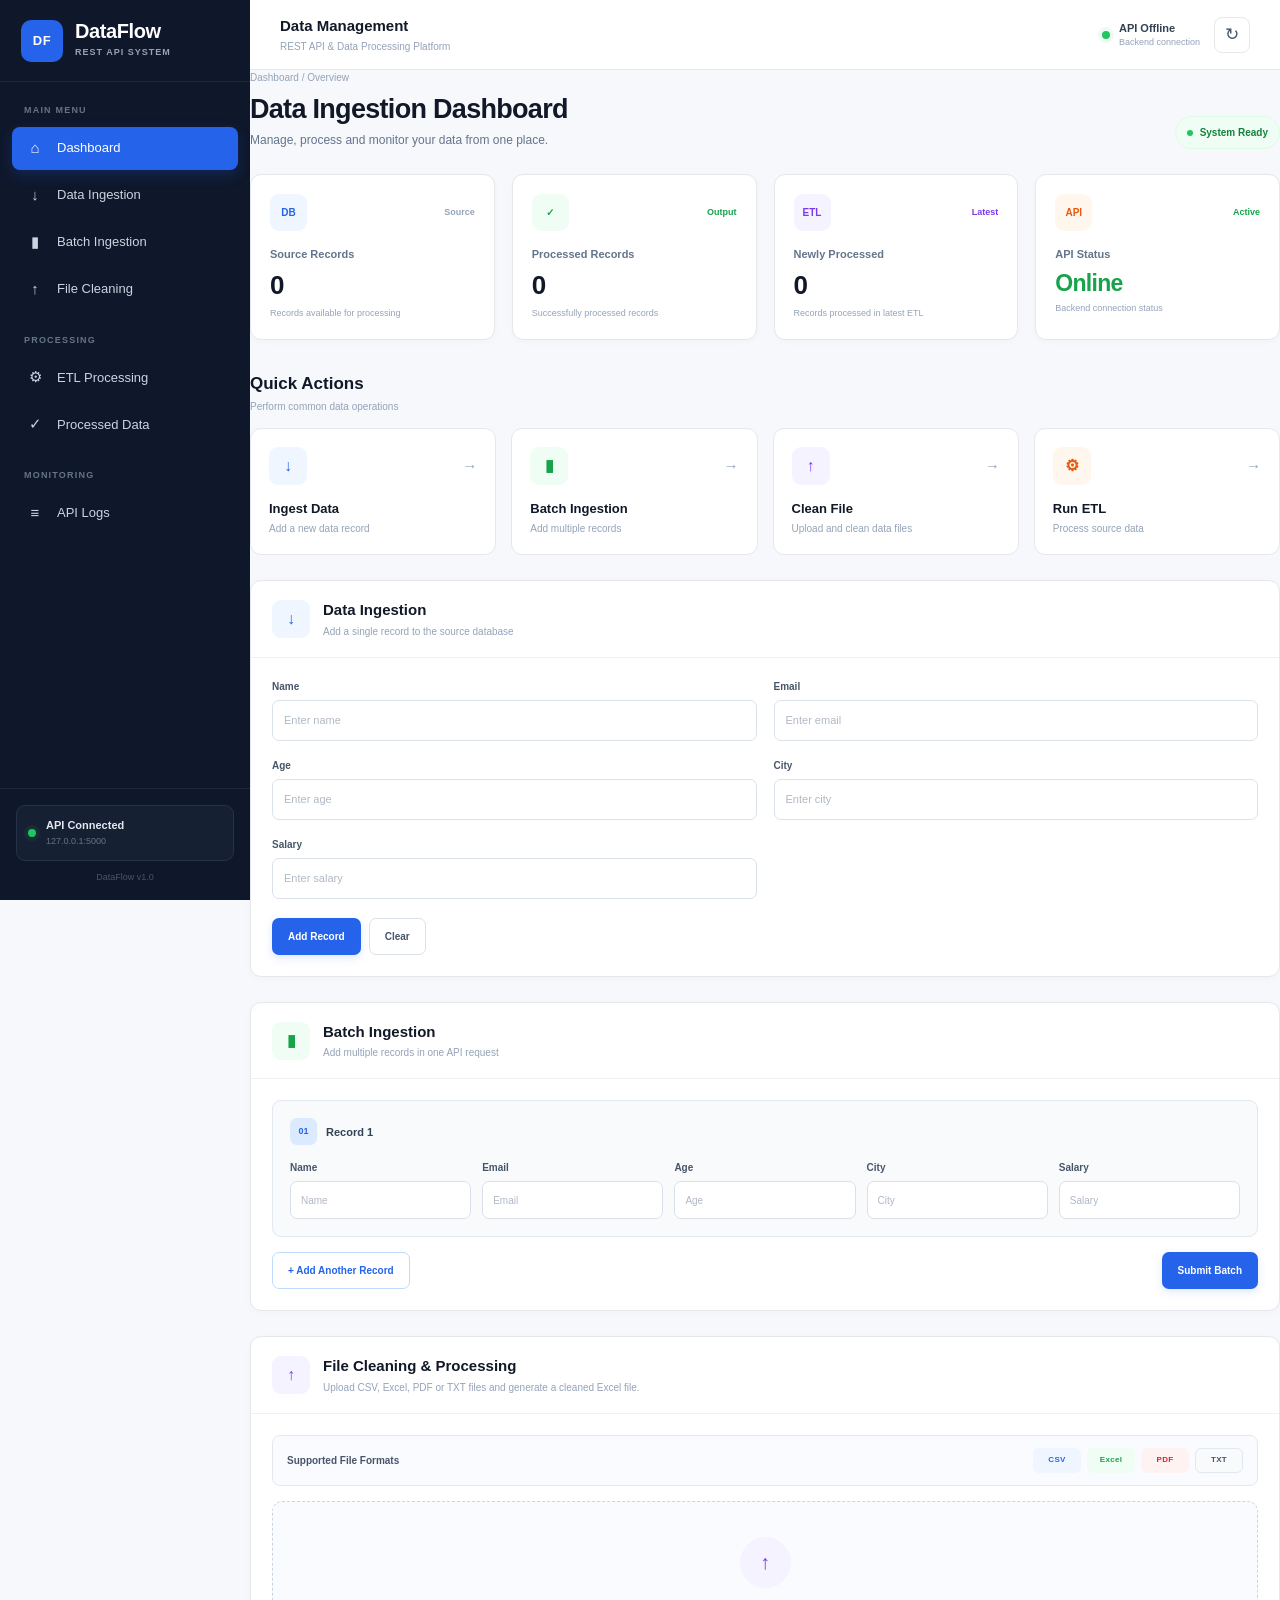
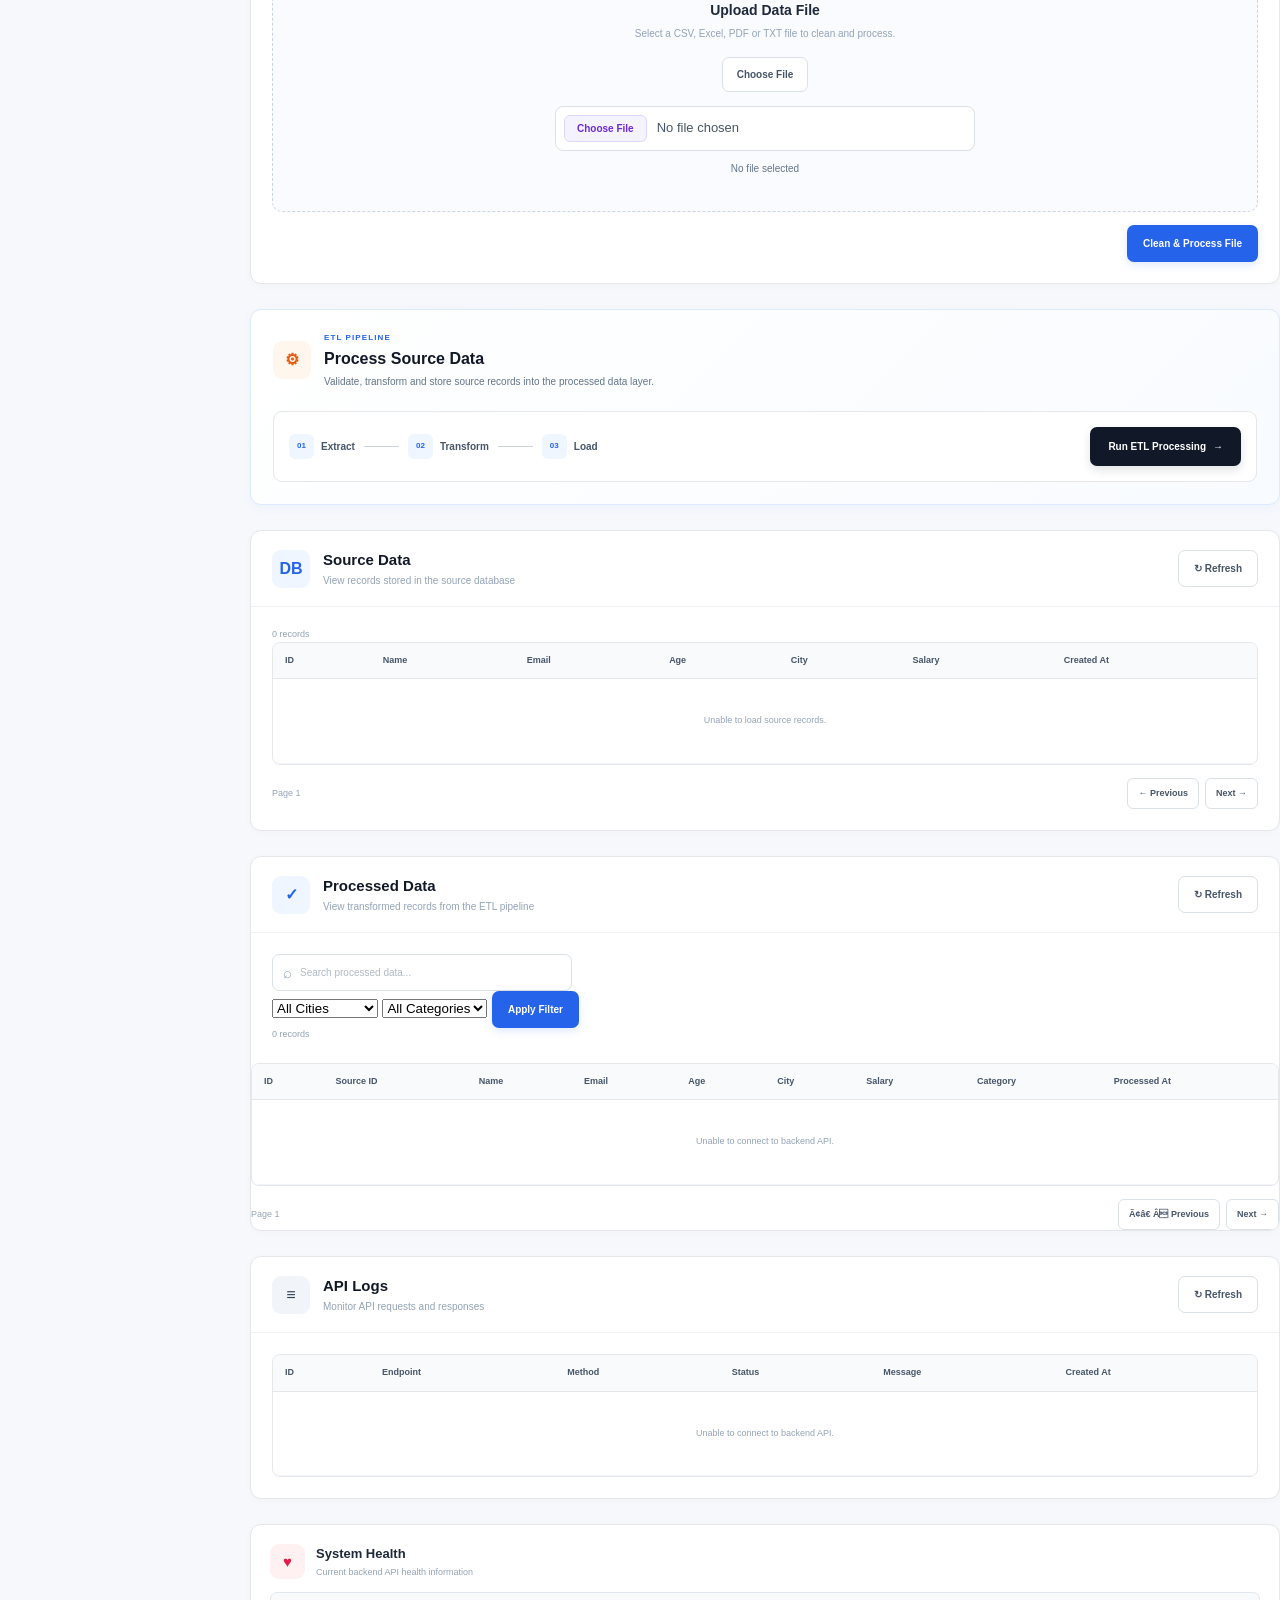
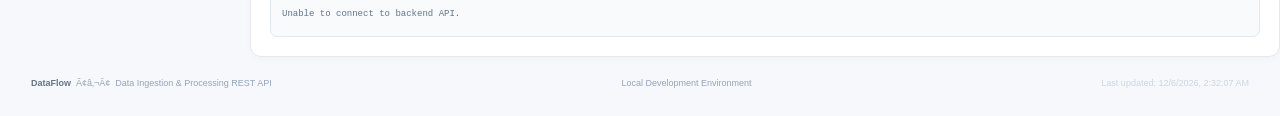
==== data_ingestion_frontend/index.html @ a03b7056 "Complete Data Ingestion and Processing REST API project" ====
﻿<!DOCTYPE html>
<html lang="en">
<head>
    <meta charset="UTF-8">
    <meta name="viewport" content="width=device-width, initial-scale=1.0">

    <title>DataFlow | Data Ingestion & Processing</title>

    <link rel="stylesheet" href="css/style.css">
</head>

<body>

<div class="app-layout">

    <!-- =====================================================
         SIDEBAR
         ===================================================== -->

    <aside class="sidebar">

        <div class="sidebar-brand">
            <div class="brand-logo">
                <div class="brand-icon">DF</div>

                <div class="brand-text">
                    <h2>DataFlow</h2>
                    <span>REST API SYSTEM</span>
                </div>
            </div>
        </div>

        <div class="sidebar-menu">

            <div class="menu-label">MAIN MENU</div>

            <a href="#dashboard" class="nav-link active" data-section="dashboard">
                <span class="nav-icon">&#8962;</span>
                <span>Dashboard</span>
            </a>

            <a href="#ingestionSection" class="nav-link" data-section="ingestionSection">
                <span class="nav-icon">&#8595;</span>
                <span>Data Ingestion</span>
            </a>

            <a href="#batchSection" class="nav-link" data-section="batchSection">
                <span class="nav-icon">&#9646;</span>
                <span>Batch Ingestion</span>
            </a>

            <a href="#fileCleaningSection" class="nav-link" data-section="fileCleaningSection">
                <span class="nav-icon">&#8593;</span>
                <span>File Cleaning</span>
            </a>

            <div class="menu-label menu-label-space">PROCESSING</div>

            <a href="#etlSection" class="nav-link" data-section="etlSection">
                <span class="nav-icon">&#9881;</span>
                <span>ETL Processing</span>
            </a>

            <a href="#processedSection" class="nav-link" data-section="processedSection">
                <span class="nav-icon">&#10003;</span>
                <span>Processed Data</span>
            </a>

            <div class="menu-label menu-label-space">MONITORING</div>

            <a href="#logsSection" class="nav-link" data-section="logsSection">
                <span class="nav-icon">&#8801;</span>
                <span>API Logs</span>
            </a>

        </div>

        <div class="sidebar-footer">

            <div class="connection-box">
                <span class="connection-dot"></span>

                <div>
                    <strong>API Connected</strong>
                    <small>127.0.0.1:5000</small>
                </div>
            </div>

            <div class="sidebar-version">
                DataFlow v1.0
            </div>

        </div>

    </aside>


    <!-- =====================================================
         MAIN CONTENT
         ===================================================== -->

    <main class="main-content">

        <!-- TOPBAR -->

        <header class="topbar">

            <div class="topbar-left">

                <button class="mobile-menu" type="button">
                    Ã¢ËœÂ°
                </button>

                <div>
                    <div class="topbar-title">
                        Data Management
                    </div>

                    <div class="topbar-subtitle">
                        REST API & Data Processing Platform
                    </div>
                </div>

            </div>


            <div class="topbar-right">

                <div class="api-live">
                    <span class="live-dot"></span>

                    <div>
                        <strong id="apiStatusText">API Online</strong>
                        <small>Backend connection</small>
                    </div>
                </div>

                <button
                    id="refreshBtn"
                    class="icon-button"
                    type="button"
                    title="Refresh Dashboard">
                    &#8635;
                </button>

            </div>

        </header>


        <!-- PAGE -->



        <!-- =================================================
             DASHBOARD
             ================================================= -->

        <section id="dashboard" class="dashboard-section">

            <div class="welcome-row">

                <div>

                    <div class="breadcrumb">
                        Dashboard / Overview
                    </div>

                    <h1>Data Ingestion Dashboard</h1>

                    <p>
                        Manage, process and monitor your data from one place.
                    </p>

                </div>

                <div class="dashboard-date">
                    <span class="online-indicator"></span>
                    System Ready
                </div>

            </div>


            <!-- KPI CARDS -->

            <div class="stats-grid">

                <div class="stat-card">

                    <div class="stat-card-top">
                        <div class="stat-icon blue">
                            DB
                        </div>

                        <span class="stat-status">
                                Source
                            </span>
                    </div>

                    <div class="stat-label">
                        Source Records
                    </div>

                    <div
                            id="sourceRecordsCount"
                            class="stat-value">
                        0
                    </div>

                    <div class="stat-description">
                        Records available for processing
                    </div>

                </div>


                <div class="stat-card">

                    <div class="stat-card-top">
                        <div class="stat-icon green">
                            &#10003;
                        </div>

                        <span class="stat-status green-text">
                                Output
                            </span>
                    </div>

                    <div class="stat-label">
                        Processed Records
                    </div>

                    <div
                            id="processedRecordsCount"
                            class="stat-value">
                        0
                    </div>

                    <div class="stat-description">
                        Successfully processed records
                    </div>

                </div>


                <div class="stat-card">

                    <div class="stat-card-top">
                        <div class="stat-icon purple">
                            ETL
                        </div>

                        <span class="stat-status purple-text">
                                Latest
                            </span>
                    </div>

                    <div class="stat-label">
                        Newly Processed
                    </div>

                    <div
                            id="newProcessedCount"
                            class="stat-value">
                        0
                    </div>

                    <div class="stat-description">
                        Records processed in latest ETL
                    </div>

                </div>


                <div class="stat-card">

                    <div class="stat-card-top">
                        <div class="stat-icon orange">
                            API
                        </div>

                        <span class="stat-status green-text">
                                Active
                            </span>
                    </div>

                    <div class="stat-label">
                        API Status
                    </div>

                    <div class="stat-value stat-online">
                        Online
                    </div>

                    <div class="stat-description">
                        Backend connection status
                    </div>

                </div>

            </div>


            <!-- QUICK ACTIONS -->

            <div class="section-heading">

                <div>
                    <h2>Quick Actions</h2>
                    <p>Perform common data operations</p>
                </div>

            </div>


            <div class="action-grid">

                <a
                        href="#ingestionSection"
                        class="action-card action-blue">

                    <div class="action-card-header">

                        <div class="action-icon">
                            &#8595;
                        </div>

                        <span class="action-arrow">
                                &#8594;
                            </span>

                    </div>

                    <h3>Ingest Data</h3>

                    <p>
                        Add a new data record
                    </p>

                </a>


                <a
                        href="#batchSection"
                        class="action-card action-green">

                    <div class="action-card-header">

                        <div class="action-icon">
                            &#9646;
                        </div>

                        <span class="action-arrow">
                                &#8594;
                            </span>

                    </div>

                    <h3>Batch Ingestion</h3>

                    <p>
                        Add multiple records
                    </p>

                </a>


                <a
                        href="#fileCleaningSection"
                        class="action-card action-purple">

                    <div class="action-card-header">

                        <div class="action-icon">
                            &#8593;
                        </div>

                        <span class="action-arrow">
                                &#8594;
                            </span>

                    </div>

                    <h3>Clean File</h3>

                    <p>
                        Upload and clean data files
                    </p>

                </a>


                <a
                        href="#etlSection"
                        class="action-card action-orange">

                    <div class="action-card-header">

                        <div class="action-icon">
                            &#9881;
                        </div>

                        <span class="action-arrow">
                                &#8594;
                            </span>

                    </div>

                    <h3>Run ETL</h3>

                    <p>
                        Process source data
                    </p>

                </a>

            </div>

        </section>


        <!-- =================================================
             DATA INGESTION
             ================================================= -->

        <section
                id="ingestionSection"
                class="content-section">

            <div class="section-card">

                <div class="section-header">

                    <div class="section-title-icon blue-bg">
                        &#8595;
                    </div>

                    <div>
                        <h2>Data Ingestion</h2>

                        <p>
                            Add a single record to the source database
                        </p>
                    </div>

                </div>


                <div class="section-body">

                    <form
                            id="ingestionForm"
                            class="modern-form">

                        <div class="form-group">

                            <label for="name">
                                Name
                            </label>

                            <input
                                    type="text"
                                    id="name"
                                    placeholder="Enter name"
                                    required>

                        </div>


                        <div class="form-group">

                            <label for="email">
                                Email
                            </label>

                            <input
                                    type="email"
                                    id="email"
                                    placeholder="Enter email"
                                    required>

                        </div>


                        <div class="form-group">

                            <label for="age">
                                Age
                            </label>

                            <input
                                    type="number"
                                    id="age"
                                    placeholder="Enter age">

                        </div>


                        <div class="form-group">

                            <label for="city">
                                City
                            </label>

                            <input
                                    type="text"
                                    id="city"
                                    placeholder="Enter city">

                        </div>


                        <div class="form-group">

                            <label for="salary">
                                Salary
                            </label>

                            <input
                                    type="number"
                                    id="salary"
                                    placeholder="Enter salary">

                        </div>


                        <div class="form-actions">

                            <button
                                    id="ingestBtn"
                                    type="submit"
                                    class="btn btn-primary">
                                Add Record
                            </button>

                            <button
                                    type="reset"
                                    class="btn btn-light">
                                Clear
                            </button>

                        </div>

                    </form>


                    <div
                            id="ingestionResponse"
                            class="response-box hidden">
                    </div>

                </div>

            </div>

        </section>


        <!-- =================================================
             BATCH INGESTION
             ================================================= -->

        <section
                id="batchSection"
                class="content-section">

            <div class="section-card">

                <div class="section-header">

                    <div class="section-title-icon green-bg">
                        &#9646;
                    </div>

                    <div>
                        <h2>Batch Ingestion</h2>

                        <p>
                            Add multiple records in one API request
                        </p>

                    </div>

                </div>


                <div class="section-body">

                    <div id="batchRecords">

                        <div class="batch-record">

                            <div class="batch-record-top">

                                <div class="record-number">

                                    <span>01</span>

                                    <strong>
                                        Record 1
                                    </strong>

                                </div>

                            </div>


                            <div class="batch-fields">

                                <div class="form-group">

                                    <label>
                                        Name
                                    </label>

                                    <input
                                            type="text"
                                            class="batch-name"
                                            placeholder="Name">

                                </div>


                                <div class="form-group">

                                    <label>
                                        Email
                                    </label>

                                    <input
                                            type="email"
                                            class="batch-email"
                                            placeholder="Email">

                                </div>


                                <div class="form-group">

                                    <label>
                                        Age
                                    </label>

                                    <input
                                            type="number"
                                            class="batch-age"
                                            placeholder="Age">

                                </div>


                                <div class="form-group">

                                    <label>
                                        City
                                    </label>

                                    <input
                                            type="text"
                                            class="batch-city"
                                            placeholder="City">

                                </div>


                                <div class="form-group">

                                    <label>
                                        Salary
                                    </label>

                                    <input
                                            type="number"
                                            class="batch-salary"
                                            placeholder="Salary">

                                </div>

                            </div>

                        </div>

                    </div>


                    <div class="batch-bottom-actions">

                        <button
                                id="addBatchBtn"
                                type="button"
                                class="btn btn-outline">
                            + Add Another Record
                        </button>


                        <button
                                id="batchIngestBtn"
                                type="button"
                                class="btn btn-primary">
                            Submit Batch
                        </button>

                    </div>


                    <div
                            id="batchResponse"
                            class="response-box hidden">
                    </div>

                </div>

            </div>

        </section>


        <!-- =================================================
             FILE CLEANING
             ================================================= -->

        <section
                id="fileCleaningSection"
                class="content-section">

            <div class="section-card">

                <div class="section-header">

                    <div class="section-title-icon purple-bg">
                        &#8593;
                    </div>

                    <div>

                        <h2>
                            File Cleaning & Processing
                        </h2>

                        <p>
                            Upload CSV, Excel, PDF or TXT files and generate
                            a cleaned Excel file.
                        </p>

                    </div>

                </div>


                <div class="section-body">


                    <!-- SUPPORTED FILE TYPES -->

                    <div class="supported-file-box">

                        <div class="supported-file-title">
                            Supported File Formats
                        </div>

                        <div class="supported-file-list">

                                <span class="file-type-badge csv-badge">
                                    CSV
                                </span>

                            <span class="file-type-badge excel-badge">
                                    Excel
                                </span>

                            <span class="file-type-badge pdf-badge">
                                    PDF
                                </span>

                            <span class="file-type-badge txt-badge">
                                    TXT
                                </span>

                        </div>

                    </div>


                    <!-- UPLOAD AREA -->

                    <div class="upload-area">

                        <div class="upload-circle">
                            &#8593;
                        </div>

                        <h3>
                            Upload Data File
                        </h3>

                        <p>
                            Select a CSV, Excel, PDF or TXT file to clean
                            and process.
                        </p>


                        <!--
                            IMPORTANT:
                            Using a label connected directly to the
                            file input. This opens the browser's native
                            file picker without JavaScript click().
                        -->

                        <label
                                for="cleanFile"
                                class="file-select-btn">
                            Choose File
                        </label>


                        <input
                                type="file"
                                id="cleanFile"
                                name="cleanFile"
                                accept=".csv,.xlsx,.xls,.pdf,.txt"
                                style="
                                    display: block;
                                    width: 100%;
                                    max-width: 420px;
                                    margin: 14px auto 0;
                                    padding: 8px;
                                    box-sizing: border-box;
                                    border: 1px solid #dbe1e8;
                                    border-radius: 8px;
                                    background: #ffffff;
                                    color: #475569;
                                    font-family: inherit;
                                    font-size: 13px;
                                    cursor: pointer;
                                ">


                        <div
                                id="selectedCleanFileName"
                                class="selected-file">
                            No file selected
                        </div>

                    </div>


                    <!-- UPLOAD ACTION -->

                    <div class="upload-actions">

                        <button
                                id="cleanFileBtn"
                                type="button"
                                class="btn btn-primary">
                            Clean & Process File
                        </button>

                    </div>


                    <!-- CLEANING STATUS -->

                    <div
                            id="cleanFileResponse"
                            class="response-box hidden">
                    </div>


                    <!-- CLEANING REPORT -->

                    <div
                            id="cleaningReport"
                            class="cleaning-report hidden">

                        <div class="cleaning-report-header">

                            <div>

                                <h3>
                                    Cleaning Report
                                </h3>

                                <p>
                                    Data quality results
                                </p>

                            </div>

                            <div
                                    id="cleanedFileType"
                                    class="file-type-result">
                            </div>

                        </div>


                        <div class="cleaning-stats-grid">

                            <div class="cleaning-stat">

                                    <span>
                                        Original Rows
                                    </span>

                                <strong id="originalRows">
                                    0
                                </strong>

                            </div>


                            <div class="cleaning-stat">

                                    <span>
                                        Final Rows
                                    </span>

                                <strong id="finalRows">
                                    0
                                </strong>

                            </div>


                            <div class="cleaning-stat">

                                    <span>
                                        Rows Removed
                                    </span>

                                <strong id="rowsRemoved">
                                    0
                                </strong>

                            </div>


                            <div class="cleaning-stat">

                                    <span>
                                        Duplicate Rows
                                    </span>

                                <strong id="duplicateRowsRemoved">
                                    0
                                </strong>

                            </div>


                            <div class="cleaning-stat">

                                    <span>
                                        Invalid Emails
                                    </span>

                                <strong id="invalidEmailsFound">
                                    0
                                </strong>

                            </div>


                            <div class="cleaning-stat">

                                    <span>
                                        Missing Values
                                    </span>

                                <strong id="missingValuesRemaining">
                                    0
                                </strong>

                            </div>

                        </div>
<!-- CLEANED DATA PREVIEW -->

<div class="cleaned-preview-area">

    <div class="cleaned-preview-header">
        <div>
            <h3>Cleaned Data Preview</h3>
            <p>Final cleaned records</p>
        </div>

        <span id="cleanedPreviewCount">
            0 records
        </span>
    </div>

    <div class="table-wrapper">

        <table class="data-table">

            <thead>
                <tr>
                    <th>ID</th>
                    <th>Name</th>
                    <th>Email</th>
                    <th>Age</th>
                    <th>City</th>
                    <th>Salary</th>
                </tr>
            </thead>

            <tbody id="cleanedPreviewTableBody">

                <tr>
                    <td colspan="6" class="empty-table">
                        Clean a file to view cleaned data.
                    </td>
                </tr>

            </tbody>

        </table>

    </div>

</div>


                        <!-- DOWNLOAD -->

                        <div class="cleaned-download-area">

                            <div class="download-file-info">

                                <div class="download-icon">
                                    &#8595;
                                </div>

                                <div>

                                    <strong id="cleanedFileName">
                                        Cleaned file
                                    </strong>

                                    <span>
                                            Cleaned Excel file generated successfully
                                        </span>

                                </div>

                            </div>


                            <button
                                    id="downloadCleanedBtn"
                                    type="button"
                                    class="btn btn-success">
                                Download Cleaned File
                            </button>

                        </div>

                    </div>

                </div>

            </div>

        </section>


        <!-- =================================================
             ETL PROCESSING
             ================================================= -->

        <section
                id="etlSection"
                class="content-section">

            <div class="etl-panel">

                <div class="etl-header">

                    <div class="section-title-icon orange-bg">
                        &#9881;
                    </div>

                    <div>

                        <div class="eyebrow">
                            ETL PIPELINE
                        </div>

                        <h2>
                            Process Source Data
                        </h2>

                        <p>
                            Validate, transform and store source records
                            into the processed data layer.
                        </p>

                    </div>

                </div>


                <div class="etl-action-area">

                    <div class="etl-info">

                        <div class="etl-step">
                            <span>01</span>
                            Extract
                        </div>

                        <div class="etl-line"></div>

                        <div class="etl-step">
                            <span>02</span>
                            Transform
                        </div>

                        <div class="etl-line"></div>

                        <div class="etl-step">
                            <span>03</span>
                            Load
                        </div>

                    </div>


                    <button
                            id="processEtlBtn"
                            type="button"
                            class="btn btn-etl">
                        Run ETL Processing
                        <span>&#8594;</span>
                    </button>

                </div>


                <div
                        id="etlResult"
                        class="response-box hidden">
                </div>


                <div
                        id="etlSummary"
                        class="etl-summary-card hidden">

                    <div class="etl-summary-item">

                            <span>
                                Source Records
                            </span>

                        <strong id="etlSourceRecords">
                            0
                        </strong>

                    </div>


                    <div class="etl-summary-item">

                            <span>
                                Newly Processed
                            </span>

                        <strong id="etlProcessedInserted">
                            0
                        </strong>

                    </div>


                    <div class="etl-summary-item">

                            <span>
                                Already Processed
                            </span>

                        <strong id="etlAlreadyProcessed">
                            0
                        </strong>

                    </div>

                </div>

            </div>

        </section>


        <!-- =================================================
             PROCESSED DATA
             ================================================= -->

        <!-- =================================================
 SOURCE DATA
 ================================================= -->

        <section id="sourceSection" class="content-section">

            <div class="section-card">

                <div class="section-header section-header-with-action">

                    <div class="section-header-left">

                        <div class="section-title-icon blue-bg">
                            DB
                        </div>

                        <div>
                            <h2>Source Data</h2>
                            <p>View records stored in the source database</p>
                        </div>

                    </div>

                    <button
                            id="refreshSourceBtn"
                            type="button"
                            class="btn btn-light">
                        &#8635; Refresh
                    </button>

                </div>

                <div class="section-body">

                    <div
                            id="sourceDataCount"
                            class="table-count">
                        0 records
                    </div>

                    <div class="table-container">

                        <table
                                class="data-table"
                                id="sourceTable">

                            <thead>
                            <tr>
                                <th>ID</th>
                                <th>Name</th>
                                <th>Email</th>
                                <th>Age</th>
                                <th>City</th>
                                <th>Salary</th>
                                <th>Created At</th>
                            </tr>
                            </thead>

                            <tbody id="sourceTableBody">

                            <tr>
                                <td colspan="7" class="empty-table">
                                    Loading source records...
                                </td>
                            </tr>

                            </tbody>

                        </table>

                    </div>

                    <div class="pagination">

                        <div
                                id="sourcePageInfo"
                                class="pagination-info">
                            Page 1
                        </div>

                        <div class="pagination-buttons">

                            <button
                                    id="sourcePrevBtn"
                                    type="button"
                                    class="page-btn">
                                &#8592; Previous
                            </button>

                            <button
                                    id="sourceNextBtn"
                                    type="button"
                                    class="page-btn">
                                Next &#8594;
                            </button>

                        </div>

                    </div>

                </div>

            </div>

        </section>

        <section
                id="processedSection"
                class="content-section">

            <div class="section-card">

                <div class="section-header section-header-with-action">

                    <div class="section-header-left">

                        <div class="section-title-icon blue-bg">
                            &#10003;
                        </div>

                        <div>

                            <h2>
                                Processed Data
                            </h2>

                            <p>
                                View transformed records from the ETL pipeline
                            </p>

                        </div>

                    </div>


                    <button
                            id="refreshProcessedBtn"
                            type="button"
                            class="btn btn-light">
                        &#8635; Refresh
                    </button>

                </div>


                <div class="section-body">
                    <div class="table-search">

                        <span>&#8981;</span>

                        <input
                                type="text"
                                id="processedSearch"
                                placeholder="Search processed data...">

                    </div>

                    <div class="processed-filters">

                        <select id="processedCityFilter">
                            <option value="">All Cities</option>
                            <option value="Noida">Noida</option>
                            <option value="Delhi">Delhi</option>
                            <option value="Greater Noida">Greater Noida</option>
                            <option value="Mumbai">Mumbai</option>
                        </select>

                        <select id="processedCategoryFilter">
                            <option value="">All Categories</option>
                            <option value="High">High</option>
                            <option value="Medium">Medium</option>
                            <option value="Low">Low</option>
                        </select>

                        <button
                                id="processedFilterBtn"
                                type="button"
                                class="btn btn-primary">
                            Apply Filter
                        </button>

                    </div>




                    <div
                            id="processedDataCount"
                            class="table-count">
                        0 records
                    </div>

                </div>


                <div class="table-container">

                    <table
                            class="data-table"
                            id="processedTable">

                        <thead>

                        <tr>

                            <th>ID</th>
                            <th>Source ID</th>
                            <th>Name</th>
                            <th>Email</th>
                            <th>Age</th>
                            <th>City</th>
                            <th>Salary</th>
                            <th>Category</th>
                            <th>Processed At</th>

                        </tr>

                        </thead>


                        <tbody id="processedTableBody">

                        <tr>

                            <td
                                    colspan="9"
                                    class="empty-table">
                                No processed records found.
                            </td>

                        </tr>

                        </tbody>

                    </table>

                </div>


                <div class="pagination">

                    <div
                            id="processedPageInfo"
                            class="pagination-info">
                        Page 1
                    </div>


                    <div class="pagination-buttons">

                        <button
                                id="processedPrevBtn"
                                type="button"
                                class="page-btn">
                            Ã¢â€ Â Previous
                        </button>

                        <button
                                id="processedNextBtn"
                                type="button"
                                class="page-btn">
                            Next &#8594;
                        </button>

                    </div>

                </div>

            </div>


    


            <!-- =================================================
                 API LOGS
                 ================================================= -->

            <section
                id="logsSection"
                class="content-section">

                <div class="section-card">

                    <div class="section-header section-header-with-action">

                        <div class="section-header-left">

                            <div class="section-title-icon dark-bg">
                                &#8801;
                            </div>

                            <div>

                                <h2>
                                    API Logs
                                </h2>

                                <p>
                                    Monitor API requests and responses
                                </p>

                            </div>

                        </div>


                        <button
                            id="refreshLogsBtn"
                            type="button"
                            class="btn btn-light">
                            &#8635; Refresh
                        </button>

                    </div>


                    <div class="section-body">

                        <div class="logs-container">

                            <table
                                class="logs-table"
                                id="logsTable">

                                <thead>

                                <tr>

                                    <th>ID</th>
                                    <th>Endpoint</th>
                                    <th>Method</th>
                                    <th>Status</th>
                                    <th>Message</th>
                                    <th>Created At</th>

                                </tr>

                                </thead>


                                <tbody id="logsTableBody">

                                <tr>

                                    <td
                                        colspan="6"
                                        class="empty-table">
                                        Loading API logs...
                                    </td>

                                </tr>

                                </tbody>

                            </table>

                        </div>

                    </div>

                </div>

            </section>


            <!-- =================================================
                 SYSTEM HEALTH
                 ================================================= -->

            <section class="health-section">

                <div class="health-card">

                    <div class="health-header">

                        <div class="health-icon">
                            &#9829;
                        </div>

                        <div>

                            <h3>
                                System Health
                            </h3>

                            <p>
                                Current backend API health information
                            </p>

                        </div>

                    </div>


                    <div
                        id="healthResult"
                        class="health-result">
                        Checking API health...
                    </div>

                </div>

            </section>


        </div>


        <!-- FOOTER -->

        <footer class="footer">

            <div>
                <strong>DataFlow</strong>
                &nbsp;Ã¢â‚¬Â¢&nbsp;
                Data Ingestion & Processing REST API
            </div>

            <span>
                Local Development Environment
            </span>

            <div
                id="lastUpdated"
                class="last-updated">
            </div>

        </footer>

    </main>

</div>


<script src="js/app.js?v=20260920_fix4"></script>

</body>
</html>
---- data_ingestion_frontend/css/style.css ----
* {
    margin: 0;
    padding: 0;
    box-sizing: border-box;
}

:root {
    --primary: #2563eb;
    --primary-dark: #1d4ed8;
    --sidebar: #0f172a;
    --sidebar-light: #1e293b;
    --text: #172033;
    --muted: #64748b;
    --border: #e5e7eb;
    --background: #f6f8fc;
    --white: #ffffff;
    --green: #16a34a;
    --purple: #7c3aed;
    --orange: #ea580c;
    --red: #dc2626;
}

html {
    scroll-behavior: smooth;
}

body {
    font-family: "Segoe UI", Inter, Arial, sans-serif;
    background: var(--background);
    color: var(--text);
    line-height: 1.5;
}

/* =====================================================
   APP LAYOUT
   ===================================================== */

.app-layout {
    min-height: 100vh;
    display: flex;
}

/* =====================================================
   SIDEBAR
   ===================================================== */

.sidebar {
    width: 250px;
    min-height: 100vh;
    position: fixed;
    left: 0;
    top: 0;
    bottom: 0;
    z-index: 1000;

    display: flex;
    flex-direction: column;

    background: var(--sidebar);
    color: #fff;
}

.sidebar-brand {
    height: 82px;
    display: flex;
    align-items: center;
    padding: 0 21px;

    border-bottom: 1px solid rgba(255, 255, 255, 0.07);
}

.brand-logo {
    display: flex;
    align-items: center;
    gap: 12px;
}

.brand-icon {
    width: 42px;
    height: 42px;

    display: flex;
    align-items: center;
    justify-content: center;

    border-radius: 10px;
    background: var(--primary);

    font-size: 13px;
    font-weight: 800;
    letter-spacing: .5px;
}

.brand-text h2 {
    font-size: 20px;
    line-height: 1;
    letter-spacing: -.4px;
}

.brand-text span {
    display: block;
    margin-top: 5px;

    color: #94a3b8;
    font-size: 9px;
    font-weight: 600;
    letter-spacing: 1px;
}

.sidebar-menu {
    flex: 1;
    padding: 22px 12px;
    overflow-y: auto;
}

.menu-label {
    padding: 0 12px 9px;

    color: #64748b;
    font-size: 9px;
    font-weight: 700;
    letter-spacing: 1.2px;
}

.menu-label-space {
    margin-top: 23px;
}

.nav-link {
    height: 43px;

    display: flex;
    align-items: center;
    gap: 12px;

    margin-bottom: 4px;
    padding: 0 13px;

    border-radius: 8px;

    color: #cbd5e1;
    text-decoration: none;

    font-size: 13px;
    font-weight: 500;

    transition: .2s ease;
}

.nav-link:hover {
    background: var(--sidebar-light);
    color: #fff;
}

.nav-link.active {
    background: var(--primary);
    color: #fff;
    box-shadow: 0 5px 14px rgba(37, 99, 235, .22);
}

.nav-icon {
    width: 20px;
    text-align: center;
    font-size: 15px;
}

.sidebar-footer {
    padding: 16px;
    border-top: 1px solid rgba(255, 255, 255, .07);
}

.connection-box {
    display: flex;
    align-items: center;
    gap: 10px;

    padding: 11px;

    background: #162033;
    border: 1px solid #253247;
    border-radius: 9px;
}

.connection-dot {
    width: 8px;
    height: 8px;
    border-radius: 50%;
    background: #22c55e;
    box-shadow: 0 0 0 4px rgba(34, 197, 94, .08);
}

.connection-box strong {
    display: block;
    font-size: 11px;
    color: #e2e8f0;
}

.connection-box small {
    display: block;
    margin-top: 2px;
    color: #64748b;
    font-size: 9px;
}

.sidebar-version {
    margin-top: 10px;
    text-align: center;
    color: #475569;
    font-size: 9px;
}

/* =====================================================
   MAIN
   ===================================================== */

.main-content {
    width: calc(100% - 250px);
    margin-left: 250px;
    min-height: 100vh;
}

/* =====================================================
   TOPBAR
   ===================================================== */

.topbar {
    height: 70px;

    position: sticky;
    top: 0;
    z-index: 900;

    display: flex;
    align-items: center;
    justify-content: space-between;

    padding: 0 30px;

    background: rgba(255,255,255,.96);
    border-bottom: 1px solid var(--border);
    backdrop-filter: blur(8px);
}

.topbar-left {
    display: flex;
    align-items: center;
    gap: 12px;
}

.topbar-title {
    color: #111827;
    font-size: 15px;
    font-weight: 700;
}

.topbar-subtitle {
    margin-top: 2px;
    color: #94a3b8;
    font-size: 10px;
}

.topbar-right {
    display: flex;
    align-items: center;
    gap: 14px;
}

.api-live {
    display: flex;
    align-items: center;
    gap: 9px;
}

.live-dot {
    width: 8px;
    height: 8px;
    border-radius: 50%;
    background: #22c55e;
    box-shadow: 0 0 0 4px rgba(34,197,94,.08);
}

.api-live strong {
    display: block;
    color: #334155;
    font-size: 11px;
}

.api-live small {
    display: block;
    color: #94a3b8;
    font-size: 9px;
}

.icon-button {
    width: 36px;
    height: 36px;

    border: 1px solid var(--border);
    border-radius: 8px;

    background: #fff;
    color: #475569;

    cursor: pointer;
    font-size: 17px;

    transition: .2s ease;
}

.icon-button:hover {
    color: var(--primary);
    border-color: #bfdbfe;
    background: #eff6ff;
}

.mobile-menu {
    display: none;
}

/* =====================================================
   PAGE
   ===================================================== */

.page-content {
    max-width: 1500px;
    margin: auto;
    padding: 31px;
}

.welcome-row {
    display: flex;
    align-items: flex-end;
    justify-content: space-between;

    margin-bottom: 25px;
}

.breadcrumb {
    margin-bottom: 8px;
    color: #94a3b8;
    font-size: 10px;
    font-weight: 500;
}

.welcome-row h1 {
    color: #111827;
    font-size: 27px;
    line-height: 1.2;
    letter-spacing: -.7px;
}

.welcome-row p {
    margin-top: 6px;
    color: var(--muted);
    font-size: 12px;
}

.dashboard-date {
    display: flex;
    align-items: center;
    gap: 7px;

    padding: 8px 11px;

    background: #f0fdf4;
    border: 1px solid #dcfce7;
    border-radius: 20px;

    color: #15803d;
    font-size: 10px;
    font-weight: 600;
}

.online-indicator {
    width: 6px;
    height: 6px;
    border-radius: 50%;
    background: #22c55e;
}

/* =====================================================
   STATS
   ===================================================== */

.stats-grid {
    display: grid;
    grid-template-columns: repeat(4, 1fr);
    gap: 17px;
}

.stat-card {
    padding: 19px;

    background: #fff;
    border: 1px solid var(--border);
    border-radius: 11px;

    box-shadow: 0 2px 7px rgba(15,23,42,.025);

    transition: .2s ease;
}

.stat-card:hover {
    transform: translateY(-2px);
    box-shadow: 0 8px 22px rgba(15,23,42,.06);
}

.stat-card-top {
    display: flex;
    align-items: center;
    justify-content: space-between;
}

.stat-icon {
    width: 37px;
    height: 37px;

    display: flex;
    align-items: center;
    justify-content: center;

    border-radius: 9px;

    font-size: 10px;
    font-weight: 800;
}

.stat-icon.blue {
    background: #eff6ff;
    color: #2563eb;
}

.stat-icon.green {
    background: #f0fdf4;
    color: #16a34a;
}

.stat-icon.purple {
    background: #f5f3ff;
    color: #7c3aed;
}

.stat-icon.orange {
    background: #fff7ed;
    color: #ea580c;
}

.stat-status {
    color: #94a3b8;
    font-size: 9px;
    font-weight: 600;
}

.green-text {
    color: #16a34a !important;
}

.purple-text {
    color: #7c3aed !important;
}

.stat-label {
    margin-top: 15px;
    color: #64748b;
    font-size: 11px;
    font-weight: 600;
}

.stat-value {
    margin-top: 3px;
    color: #111827;
    font-size: 26px;
    font-weight: 750;
    letter-spacing: -.7px;
}

.stat-online {
    color: #16a34a;
    font-size: 23px;
}

.stat-description {
    margin-top: 2px;
    color: #94a3b8;
    font-size: 9px;
}

/* =====================================================
   HEADINGS
   ===================================================== */

.section-heading {
    display: flex;
    align-items: center;
    justify-content: space-between;

    margin: 31px 0 14px;
}

.section-heading h2 {
    color: #111827;
    font-size: 17px;
}

.section-heading p {
    margin-top: 2px;
    color: #94a3b8;
    font-size: 10px;
}

/* =====================================================
   QUICK ACTIONS
   ===================================================== */

.action-grid {
    display: grid;
    grid-template-columns: repeat(4, 1fr);
    gap: 15px;
}

.action-card {
    padding: 18px;

    background: #fff;
    border: 1px solid var(--border);
    border-radius: 11px;

    text-decoration: none;
    color: inherit;

    transition: .2s ease;
}

.action-card:hover {
    transform: translateY(-3px);
    box-shadow: 0 9px 25px rgba(15,23,42,.07);
}

.action-blue:hover {
    border-color: #bfdbfe;
}

.action-green:hover {
    border-color: #bbf7d0;
}

.action-purple:hover {
    border-color: #ddd6fe;
}

.action-orange:hover {
    border-color: #fed7aa;
}

.action-card-header {
    display: flex;
    align-items: center;
    justify-content: space-between;
}

.action-icon {
    width: 38px;
    height: 38px;

    display: flex;
    align-items: center;
    justify-content: center;

    border-radius: 9px;

    background: #eff6ff;
    color: var(--primary);

    font-size: 16px;
    font-weight: 700;
}

.action-green .action-icon {
    background: #f0fdf4;
    color: var(--green);
}

.action-purple .action-icon {
    background: #f5f3ff;
    color: var(--purple);
}

.action-orange .action-icon {
    background: #fff7ed;
    color: var(--orange);
}

.action-arrow {
    color: #94a3b8;
    font-size: 15px;
    transition: .2s;
}

.action-card:hover .action-arrow {
    color: var(--primary);
    transform: translateX(3px);
}

.action-card h3 {
    margin-top: 14px;
    color: #111827;
    font-size: 13px;
}

.action-card p {
    margin-top: 3px;
    color: #94a3b8;
    font-size: 10px;
}

/* =====================================================
   SECTIONS
   ===================================================== */

.content-section {
    margin-top: 25px;
    scroll-margin-top: 90px;
}

.section-card {
    overflow: hidden;

    background: #fff;
    border: 1px solid var(--border);
    border-radius: 11px;

    box-shadow: 0 2px 8px rgba(15,23,42,.025);
}

.section-header {
    display: flex;
    align-items: center;
    gap: 13px;

    padding: 18px 21px;

    border-bottom: 1px solid #eef2f7;
}

.section-header-with-action {
    justify-content: space-between;
}

.section-header-left {
    display: flex;
    align-items: center;
    gap: 13px;
}

.section-title-icon {
    width: 38px;
    height: 38px;

    display: flex;
    align-items: center;
    justify-content: center;

    border-radius: 9px;

    font-size: 16px;
    font-weight: 700;
}

.blue-bg {
    background: #eff6ff;
    color: #2563eb;
}

.green-bg {
    background: #f0fdf4;
    color: #16a34a;
}

.purple-bg {
    background: #f5f3ff;
    color: #7c3aed;
}

.orange-bg {
    background: #fff7ed;
    color: #ea580c;
}

.dark-bg {
    background: #f1f5f9;
    color: #334155;
}

.section-header h2 {
    color: #111827;
    font-size: 15px;
}

.section-header p {
    margin-top: 2px;
    color: #94a3b8;
    font-size: 10px;
}

.section-body {
    padding: 21px;
}

/* =====================================================
   FORM
   ===================================================== */

.modern-form {
    display: grid;
    grid-template-columns: repeat(2, 1fr);
    gap: 17px;
}

.form-group {
    display: flex;
    flex-direction: column;
}

.form-group label {
    margin-bottom: 6px;
    color: #475569;
    font-size: 10px;
    font-weight: 700;
}

.form-group input {
    width: 100%;
    height: 41px;

    padding: 0 11px;

    border: 1px solid #dbe1e8;
    border-radius: 7px;

    outline: none;

    color: #1e293b;
    background: #fff;

    font-family: inherit;
    font-size: 11px;

    transition: .2s;
}

.form-group input::placeholder {
    color: #b0b9c5;
}

.form-group input:focus {
    border-color: #93c5fd;
    box-shadow: 0 0 0 3px rgba(37,99,235,.07);
}

.form-actions {
    grid-column: 1 / -1;

    display: flex;
    gap: 8px;

    margin-top: 2px;
}

/* =====================================================
   BUTTONS
   ===================================================== */

.btn {
    min-height: 37px;

    display: inline-flex;
    align-items: center;
    justify-content: center;
    gap: 7px;

    padding: 0 15px;

    border: 1px solid transparent;
    border-radius: 7px;

    font-family: inherit;
    font-size: 10px;
    font-weight: 700;

    cursor: pointer;

    transition: .2s ease;
}

.btn-primary {
    background: var(--primary);
    color: #fff;
    box-shadow: 0 3px 8px rgba(37,99,235,.15);
}

.btn-primary:hover {
    background: var(--primary-dark);
    transform: translateY(-1px);
}

.btn-light {
    background: #fff;
    color: #475569;
    border-color: #dbe1e8;
}

.btn-light:hover {
    background: #f8fafc;
    border-color: #cbd5e1;
}

.btn-outline {
    background: #fff;
    color: var(--primary);
    border-color: #bfdbfe;
}

.btn-outline:hover {
    background: #eff6ff;
}

button:disabled {
    opacity: .55;
    cursor: not-allowed;
}

/* =====================================================
   RESPONSE
   ===================================================== */

.response-box {
    margin-top: 16px;

    padding: 12px 14px;

    border: 1px solid #e2e8f0;
    border-radius: 7px;

    background: #f8fafc;
    color: #475569;

    font-family: Consolas, monospace;
    font-size: 10px;

    white-space: pre-wrap;
    word-break: break-word;
}

.response-box.success {
    background: #f0fdf4;
    border-color: #bbf7d0;
    color: #166534;
}

.response-box.error {
    background: #fef2f2;
    border-color: #fecaca;
    color: #991b1b;
}

.hidden {
    display: none !important;
}

/* =====================================================
   BATCH
   ===================================================== */

.batch-record {
    padding: 17px;

    background: #f8fafc;
    border: 1px solid #e2e8f0;
    border-radius: 9px;
}

.batch-record-top {
    margin-bottom: 15px;
}

.record-number {
    display: flex;
    align-items: center;
    gap: 9px;
}

.record-number span {
    width: 27px;
    height: 27px;

    display: flex;
    align-items: center;
    justify-content: center;

    border-radius: 7px;

    background: #dbeafe;
    color: #2563eb;

    font-size: 9px;
    font-weight: 800;
}

.record-number strong {
    color: #334155;
    font-size: 11px;
}

.batch-fields {
    display: grid;
    grid-template-columns: repeat(5, 1fr);
    gap: 11px;
}

.batch-fields input {
    width: 100%;
    height: 38px;

    padding: 0 10px;

    border: 1px solid #dbe1e8;
    border-radius: 7px;

    outline: none;

    font-family: inherit;
    font-size: 10px;
}

.batch-fields input:focus {
    border-color: #93c5fd;
}

.batch-bottom-actions {
    display: flex;
    justify-content: space-between;
    gap: 10px;

    margin-top: 15px;
}

/* =====================================================
   FILE CLEANING / UPLOAD
   ===================================================== */

.supported-file-box {
    display: flex;
    align-items: center;
    justify-content: space-between;

    margin-bottom: 15px;
    padding: 12px 14px;

    background: #fafbff;
    border: 1px solid #e5e7eb;
    border-radius: 8px;
}

.supported-file-title {
    color: #475569;
    font-size: 10px;
    font-weight: 700;
}

.supported-file-list {
    display: flex;
    align-items: center;
    gap: 6px;
    flex-wrap: wrap;
}

.file-type-badge {
    display: inline-flex;
    align-items: center;
    justify-content: center;

    min-width: 48px;
    height: 25px;

    padding: 0 9px;

    border-radius: 6px;

    font-size: 8px;
    font-weight: 800;
    letter-spacing: .3px;
}

.csv-badge {
    background: #eff6ff;
    color: #2563eb;
}

.excel-badge {
    background: #f0fdf4;
    color: #16a34a;
}

.pdf-badge {
    background: #fef2f2;
    color: #dc2626;
}

.txt-badge {
    background: #f8fafc;
    color: #475569;
    border: 1px solid #e2e8f0;
}

.upload-area {
    padding: 35px 20px;

    text-align: center;

    background: #fafbfe;
    border: 1.5px dashed #cbd5e1;
    border-radius: 10px;

    transition: .2s ease;
}

.upload-area:hover {
    border-color: #93c5fd;
    background: #f8fbff;
}

.upload-circle {
    width: 51px;
    height: 51px;

    display: flex;
    align-items: center;
    justify-content: center;

    margin: 0 auto 12px;

    border-radius: 50%;

    background: #f5f3ff;
    color: #7c3aed;

    font-size: 20px;
    font-weight: 700;
}

.upload-area h3 {
    color: #1e293b;
    font-size: 14px;
}

.upload-area p {
    max-width: 400px;
    margin: 5px auto 16px;

    color: #94a3b8;
    font-size: 10px;
}

/* =====================================================
   FILE SELECT BUTTON
   ===================================================== */

.file-select-btn {
    display: inline-flex;
    align-items: center;
    justify-content: center;

    min-height: 35px;
    padding: 0 14px;

    background: #fff;
    border: 1px solid #dbe1e8;
    border-radius: 7px;

    color: #475569;
    font-size: 10px;
    font-weight: 700;

    cursor: pointer;
    user-select: none;

    transition: .2s ease;
}

.file-select-btn:hover {
    border-color: #c4b5fd;
    background: #faf7ff;
    color: #7c3aed;
}

.file-select-btn:active {
    transform: translateY(1px);
}

/* =====================================================
   NATIVE FILE INPUT
   ===================================================== */

#cleanFile {
    display: block;

    width: 100%;
    max-width: 420px;

    margin: 14px auto 0;
    padding: 8px;

    box-sizing: border-box;

    border: 1px solid #dbe1e8;
    border-radius: 8px;

    background: #ffffff;
    color: #475569;

    font-family: inherit;
    font-size: 13px;

    cursor: pointer;

    outline: none;

    transition: .2s ease;
}

#cleanFile:hover {
    border-color: #c4b5fd;
    background: #faf7ff;
}

#cleanFile:focus {
    border-color: #a78bfa;
    box-shadow: 0 0 0 3px rgba(124,58,237,.08);
}

/*
   Browser-specific file selector button.
   This keeps the native file picker usable while
   giving it a cleaner appearance.
*/

#cleanFile::file-selector-button {
    margin-right: 10px;

    padding: 7px 12px;

    border: 1px solid #ddd6fe;
    border-radius: 6px;

    background: #f5f3ff;
    color: #6d28d9;

    font-family: inherit;
    font-size: 10px;
    font-weight: 700;

    cursor: pointer;

    transition: .2s ease;
}

#cleanFile::file-selector-button:hover {
    background: #ede9fe;
    border-color: #c4b5fd;
}

.selected-file {
    max-width: 90%;

    margin: 10px auto 0;

    color: #64748b;
    font-size: 10px;

    white-space: nowrap;
    overflow: hidden;
    text-overflow: ellipsis;
}

.upload-actions {
    display: flex;
    justify-content: flex-end;
    margin-top: 13px;
}

/* =====================================================
   CLEANING REPORT
   ===================================================== */

.cleaning-report {
    margin-top: 18px;

    padding: 18px;

    background: #ffffff;
    border: 1px solid #e5e7eb;
    border-radius: 9px;
}

.cleaning-report-header {
    display: flex;
    align-items: center;
    justify-content: space-between;

    padding-bottom: 14px;

    border-bottom: 1px solid #eef2f7;
}

.cleaning-report-header h3 {
    color: #1e293b;
    font-size: 14px;
}

.cleaning-report-header p {
    margin-top: 2px;
    color: #94a3b8;
    font-size: 9px;
}

.file-type-result {
    display: inline-flex;
    align-items: center;
    justify-content: center;

    min-height: 26px;

    padding: 0 10px;

    background: #f5f3ff;
    border: 1px solid #ddd6fe;
    border-radius: 6px;

    color: #6d28d9;

    font-size: 9px;
    font-weight: 700;
}

.cleaning-stats-grid {
    display: grid;
    grid-template-columns: repeat(6, 1fr);
    gap: 10px;

    margin-top: 15px;
}

.cleaning-stat {
    padding: 12px;

    background: #f8fafc;
    border: 1px solid #e5e7eb;
    border-radius: 7px;
}

.cleaning-stat span {
    display: block;

    color: #94a3b8;
    font-size: 8px;
    font-weight: 600;
}

.cleaning-stat strong {
    display: block;

    margin-top: 3px;

    color: #111827;
    font-size: 18px;
}

.cleaned-download-area {
    display: flex;
    align-items: center;
    justify-content: space-between;

    gap: 15px;

    margin-top: 15px;
    padding: 14px;

    background: #f8fafc;
    border: 1px solid #e2e8f0;
    border-radius: 8px;
}

.download-file-info {
    display: flex;
    align-items: center;
    gap: 10px;

    min-width: 0;
}

.download-icon {
    width: 35px;
    height: 35px;

    flex: 0 0 auto;

    display: flex;
    align-items: center;
    justify-content: center;

    border-radius: 8px;

    background: #f0fdf4;
    color: #16a34a;

    font-size: 16px;
    font-weight: 700;
}

.download-file-info strong {
    display: block;

    max-width: 500px;

    color: #334155;
    font-size: 10px;

    white-space: nowrap;
    overflow: hidden;
    text-overflow: ellipsis;
}

.download-file-info span {
    display: block;

    margin-top: 2px;

    color: #94a3b8;
    font-size: 8px;
}

/* =====================================================
   ETL
   ===================================================== */

.etl-panel {
    padding: 22px;

    background: linear-gradient(
        135deg,
        #ffffff 0%,
        #f8fbff 100%
    );

    border: 1px solid #dbeafe;
    border-radius: 11px;

    box-shadow: 0 3px 12px rgba(37,99,235,.04);
}

.etl-header {
    display: flex;
    align-items: center;
    gap: 13px;
}

.eyebrow {
    margin-bottom: 3px;

    color: #2563eb;
    font-size: 8px;
    font-weight: 800;
    letter-spacing: 1.1px;
}

.etl-header h2 {
    color: #111827;
    font-size: 16px;
}

.etl-header p {
    margin-top: 3px;
    color: #64748b;
    font-size: 10px;
}

.etl-action-area {
    display: flex;
    align-items: center;
    justify-content: space-between;

    margin-top: 22px;
    padding: 15px;

    background: #fff;
    border: 1px solid #e5e7eb;
    border-radius: 9px;
}

.etl-info {
    display: flex;
    align-items: center;
}

.etl-step {
    display: flex;
    align-items: center;
    gap: 7px;

    color: #475569;
    font-size: 10px;
    font-weight: 700;
}

.etl-step span {
    width: 25px;
    height: 25px;

    display: flex;
    align-items: center;
    justify-content: center;

    border-radius: 6px;

    background: #eff6ff;
    color: #2563eb;

    font-size: 8px;
}

.etl-line {
    width: 35px;
    height: 1px;
    margin: 0 9px;

    background: #cbd5e1;
}

.btn-etl {
    min-height: 39px;
    padding: 0 17px;

    background: #111827;
    color: #fff;

    box-shadow: 0 4px 10px rgba(15,23,42,.12);
}

.btn-etl:hover {
    background: #1f2937;
    transform: translateY(-1px);
}

.etl-summary-card {
    display: grid;
    grid-template-columns: repeat(3, 1fr);
    gap: 12px;

    margin-top: 15px;
}

.etl-summary-item {
    padding: 14px;

    background: #fff;
    border: 1px solid #e5e7eb;
    border-radius: 8px;
}

.etl-summary-item span {
    display: block;
    color: #94a3b8;
    font-size: 9px;
    font-weight: 600;
}

.etl-summary-item strong {
    display: block;
    margin-top: 3px;

    color: #111827;
    font-size: 21px;
}

/* =====================================================
   TABLE
   ===================================================== */

.table-toolbar {
    display: flex;
    align-items: center;
    justify-content: space-between;

    margin-bottom: 13px;
}

.table-search {
    width: 300px;
    height: 37px;

    display: flex;
    align-items: center;
    gap: 8px;

    padding: 0 10px;

    background: #fff;
    border: 1px solid #dbe1e8;
    border-radius: 7px;
}

.table-search span {
    color: #94a3b8;
    font-size: 15px;
}

.table-search input {
    width: 100%;
    border: none;
    outline: none;

    color: #334155;
    font-family: inherit;
    font-size: 10px;
}

.table-search input::placeholder {
    color: #b0b9c5;
}

.table-count {
    color: #94a3b8;
    font-size: 9px;
}

.table-container {
    width: 100%;
    max-height: 410px;

    overflow: auto;

    border: 1px solid #e5e7eb;
    border-radius: 8px;
}

.data-table,
.logs-table {
    width: 100%;
    min-width: 900px;

    border-collapse: collapse;
}

.data-table th,
.logs-table th {
    position: sticky;
    top: 0;
    z-index: 5;

    padding: 11px 12px;

    background: #f8fafc;
    border-bottom: 1px solid #e5e7eb;

    color: #475569;

    font-size: 9px;
    font-weight: 800;
    text-align: left;
    white-space: nowrap;
}

.data-table td,
.logs-table td {
    padding: 10px 12px;

    border-bottom: 1px solid #f1f5f9;

    color: #64748b;

    font-size: 9px;
    white-space: nowrap;
}

.data-table tbody tr:hover,
.logs-table tbody tr:hover {
    background: #fafcff;
}

.empty-table {
    padding: 35px !important;
    text-align: center !important;
    color: #94a3b8 !important;
}

/* =====================================================
   PAGINATION
   ===================================================== */

.pagination {
    display: flex;
    align-items: center;
    justify-content: space-between;

    margin-top: 13px;
}

.pagination-info {
    color: #94a3b8;
    font-size: 9px;
}

.pagination-buttons {
    display: flex;
    gap: 6px;
}

.page-btn {
    height: 31px;

    padding: 0 10px;

    background: #fff;
    border: 1px solid #dbe1e8;
    border-radius: 6px;

    color: #475569;

    font-family: inherit;
    font-size: 9px;
    font-weight: 600;

    cursor: pointer;
}

.page-btn:hover:not(:disabled) {
    border-color: #bfdbfe;
    color: #2563eb;
    background: #eff6ff;
}

.page-btn:disabled {
    opacity: .45;
    cursor: not-allowed;
}

/* =====================================================
   LOGS
   ===================================================== */

.logs-container {
    max-height: 410px;

    overflow: auto;

    border: 1px solid #e5e7eb;
    border-radius: 8px;
}

/* =====================================================
   HEALTH
   ===================================================== */

.health-section {
    margin-top: 25px;
}

.health-card {
    padding: 19px;

    background: #fff;
    border: 1px solid var(--border);
    border-radius: 11px;

    box-shadow: 0 2px 8px rgba(15,23,42,.025);
}

.health-header {
    display: flex;
    align-items: center;
    gap: 11px;
}

.health-icon {
    width: 35px;
    height: 35px;

    display: flex;
    align-items: center;
    justify-content: center;

    border-radius: 9px;

    background: #fff1f2;
    color: #e11d48;

    font-size: 15px;
}

.health-header h3 {
    color: #1e293b;
    font-size: 13px;
}

.health-header p {
    margin-top: 2px;
    color: #94a3b8;
    font-size: 9px;
}

.health-result {
    min-height: 45px;

    display: flex;
    align-items: center;

    margin-top: 13px;
    padding: 11px;

    background: #f8fafc;
    border: 1px solid #e2e8f0;
    border-radius: 7px;

    color: #64748b;

    font-family: Consolas, monospace;
    font-size: 9px;

    white-space: pre-wrap;
}

/* =====================================================
   FOOTER
   ===================================================== */

.footer {
    display: flex;
    align-items: center;
    justify-content: space-between;

    padding: 20px 31px 25px;

    color: #94a3b8;
    font-size: 9px;
}

.footer strong {
    color: #64748b;
}

.last-updated {
    color: #cbd5e1;
}

/* =====================================================
   SCROLLBAR
   ===================================================== */

.sidebar-menu::-webkit-scrollbar,
.table-container::-webkit-scrollbar,
.logs-container::-webkit-scrollbar {
    width: 6px;
    height: 6px;
}

.sidebar-menu::-webkit-scrollbar-thumb,
.table-container::-webkit-scrollbar-thumb,
.logs-container::-webkit-scrollbar-thumb {
    background: #cbd5e1;
    border-radius: 20px;
}

.sidebar-menu::-webkit-scrollbar-track,
.table-container::-webkit-scrollbar-track,
.logs-container::-webkit-scrollbar-track {
    background: transparent;
}

/* =====================================================
   RESPONSIVE
   ===================================================== */

@media (max-width: 1200px) {

    .stats-grid {
        grid-template-columns: repeat(2, 1fr);
    }

    .action-grid {
        grid-template-columns: repeat(2, 1fr);
    }

    .batch-fields {
        grid-template-columns: repeat(2, 1fr);
    }

    .cleaning-stats-grid {
        grid-template-columns: repeat(3, 1fr);
    }
}

@media (max-width: 850px) {

    .sidebar {
        width: 220px;
    }

    .main-content {
        width: calc(100% - 220px);
        margin-left: 220px;
    }

    .page-content {
        padding: 22px;
    }

    .modern-form {
        grid-template-columns: 1fr;
    }

    .etl-action-area {
        align-items: flex-start;
        flex-direction: column;
        gap: 18px;
    }

    .supported-file-box {
        align-items: flex-start;
        flex-direction: column;
        gap: 10px;
    }

    .cleaning-stats-grid {
        grid-template-columns: repeat(2, 1fr);
    }

    .cleaned-download-area {
        align-items: flex-start;
        flex-direction: column;
    }
}

@media (max-width: 650px) {

    .app-layout {
        display: block;
    }

    .sidebar {
        position: relative;
        width: 100%;
        height: auto;
        min-height: auto;
    }

    .sidebar-menu {
        max-height: 400px;
    }

    .main-content {
        width: 100%;
        margin-left: 0;
    }

    .topbar {
        position: relative;
        padding: 0 18px;
    }

    .mobile-menu {
        display: block;

        width: 34px;
        height: 34px;

        border: 1px solid #e5e7eb;
        border-radius: 7px;

        background: #fff;
        cursor: pointer;
    }

    .stats-grid,
    .action-grid {
        grid-template-columns: 1fr;
    }

    .welcome-row {
        align-items: flex-start;
        flex-direction: column;
        gap: 12px;
    }

    .batch-fields,
    .etl-summary-card,
    .cleaning-stats-grid {
        grid-template-columns: 1fr;
    }

    .batch-bottom-actions,
    .form-actions {
        align-items: stretch;
        flex-direction: column;
    }

    .table-toolbar {
        align-items: stretch;
        flex-direction: column;
        gap: 9px;
    }

    .table-search {
        width: 100%;
    }

    .footer {
        align-items: flex-start;
        flex-direction: column;
        gap: 7px;
    }

    #cleanFile {
        max-width: 100%;
    }

    .supported-file-list {
        width: 100%;
    }
}
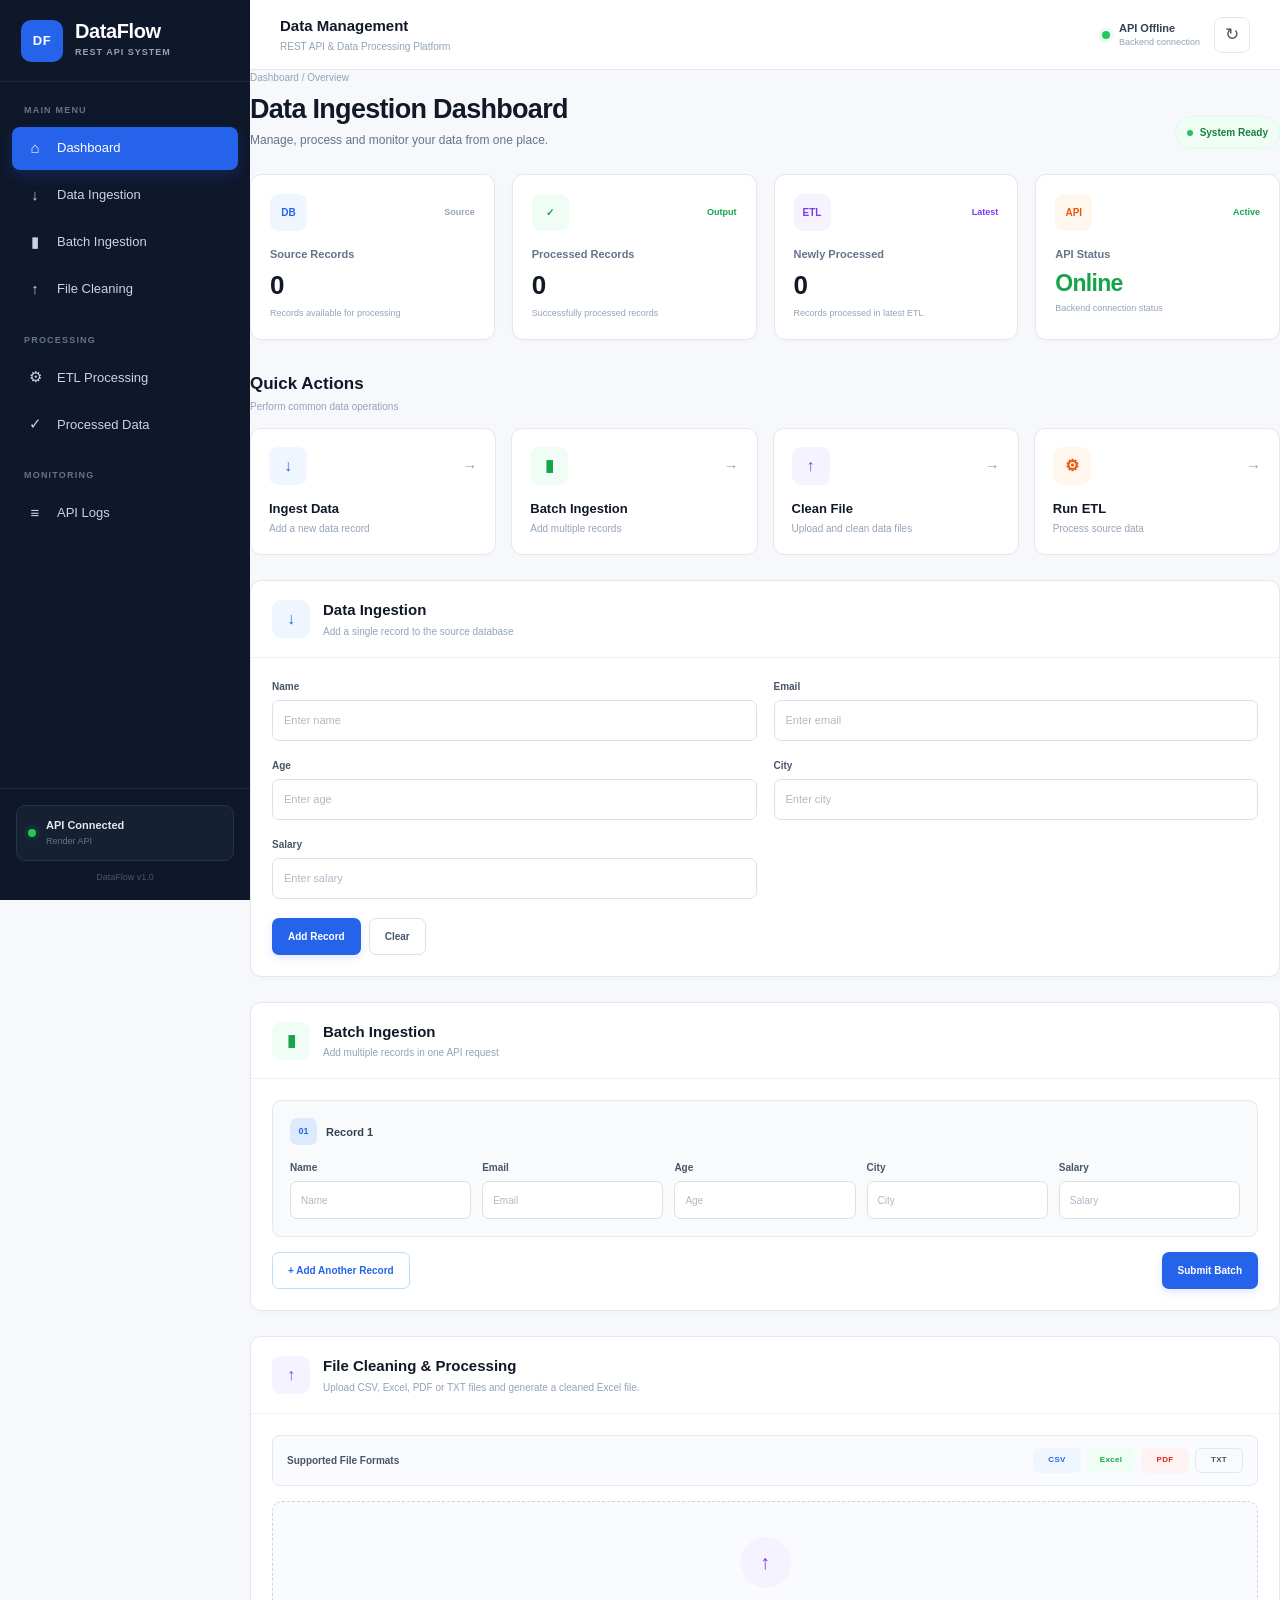
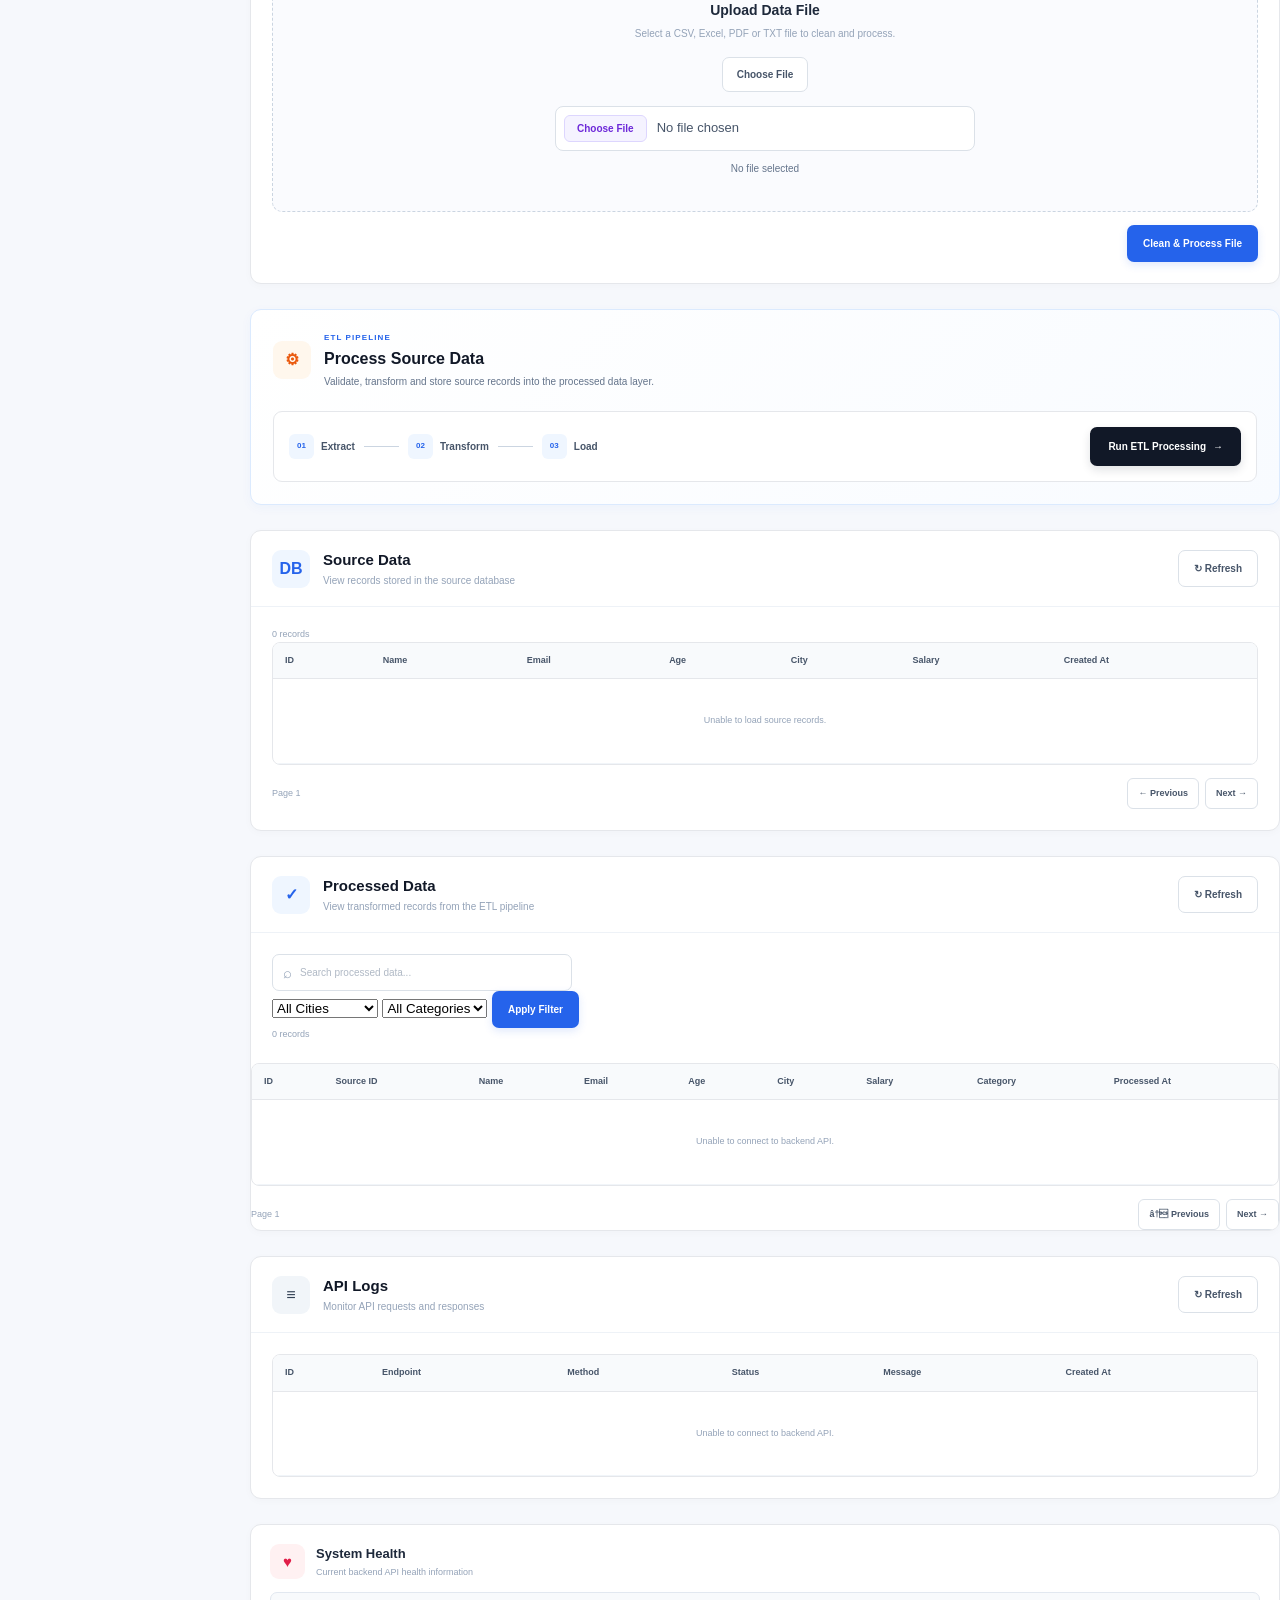
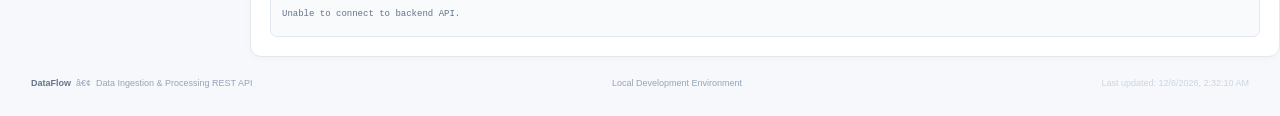
==== commit 8b08ba7e: "Update frontend Render API display" ====
--- a/data_ingestion_frontend/index.html
+++ b/data_ingestion_frontend/index.html
@@ -1,4 +1,4 @@
-﻿<!DOCTYPE html>
+<!DOCTYPE html>
 <html lang="en">
 <head>
     <meta charset="UTF-8">
@@ -82,7 +82,7 @@
 
                 <div>
                     <strong>API Connected</strong>
-                    <small>127.0.0.1:5000</small>
+                    <small>Render API</small>
                 </div>
             </div>
 
@@ -108,7 +108,7 @@
             <div class="topbar-left">
 
                 <button class="mobile-menu" type="button">
-                    Ã¢ËœÂ°
+                    â˜°
                 </button>
 
                 <div>
@@ -1451,7 +1451,7 @@
                                 id="processedPrevBtn"
                                 type="button"
                                 class="page-btn">
-                            Ã¢â€ Â Previous
+                            â† Previous
                         </button>
 
                         <button
@@ -1612,7 +1612,7 @@
 
             <div>
                 <strong>DataFlow</strong>
-                &nbsp;Ã¢â‚¬Â¢&nbsp;
+                &nbsp;â€¢&nbsp;
                 Data Ingestion & Processing REST API
             </div>
 
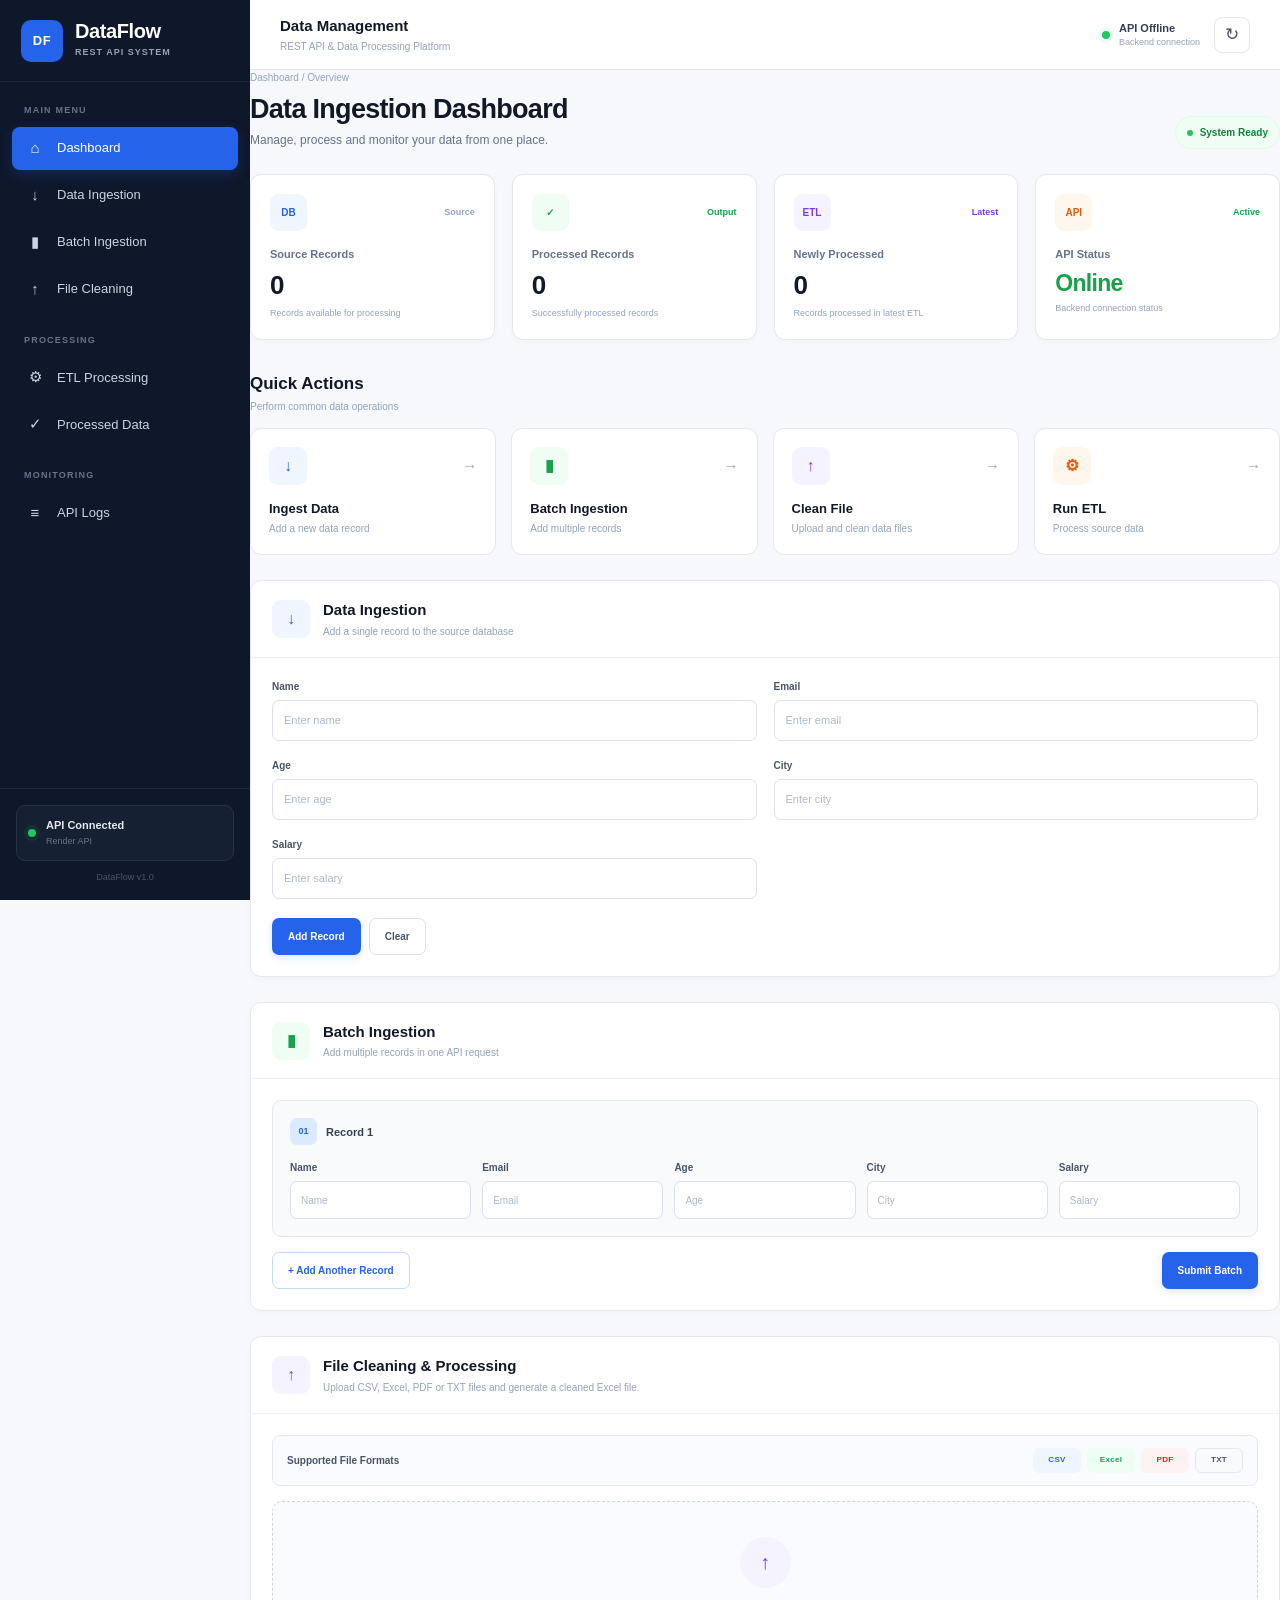
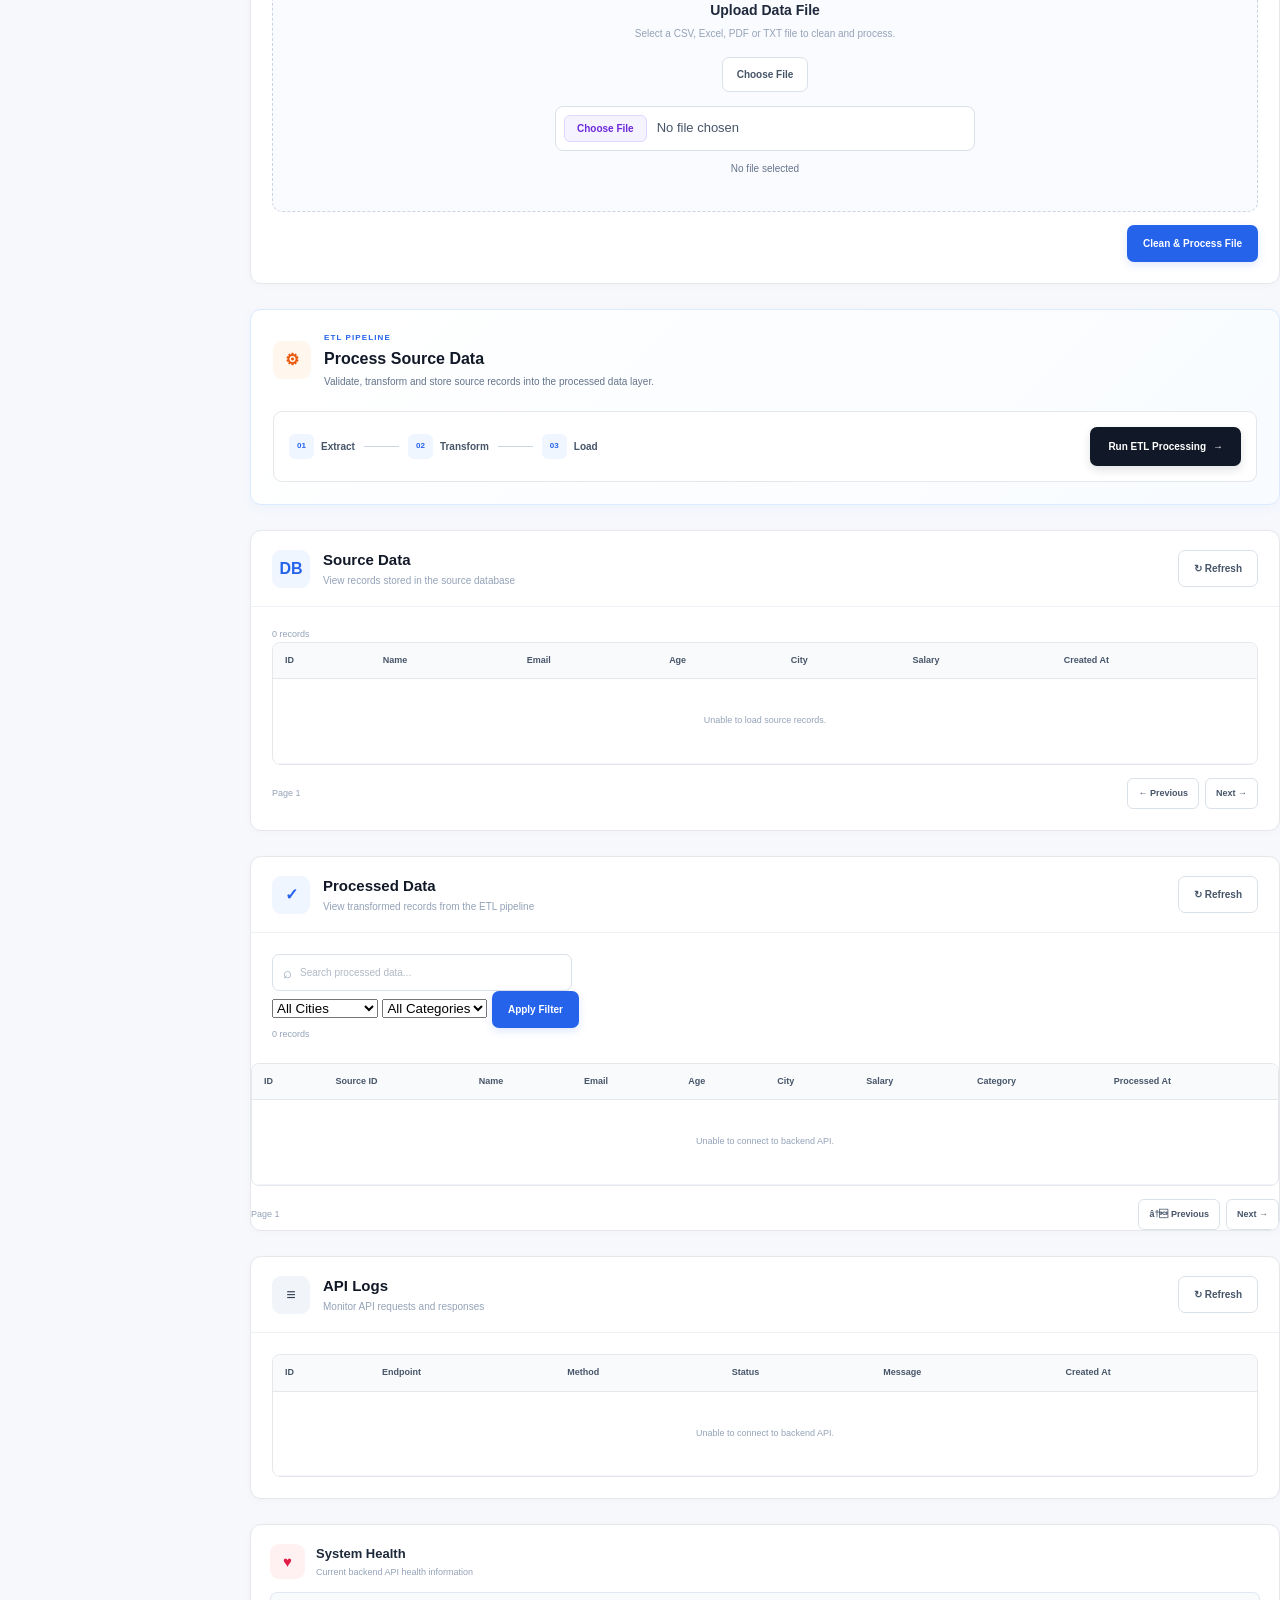
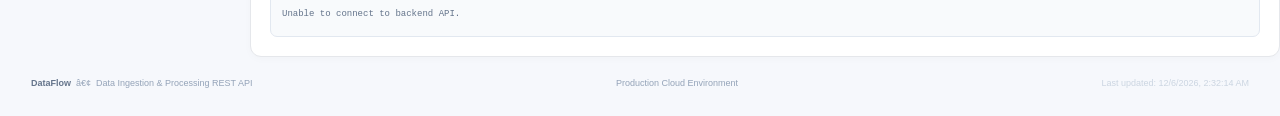
==== commit 53c21d43: "Update production environment label" ====
--- a/data_ingestion_frontend/index.html
+++ b/data_ingestion_frontend/index.html
@@ -1617,7 +1617,7 @@
             </div>
 
             <span>
-                Local Development Environment
+                Production Cloud Environment
             </span>
 
             <div
